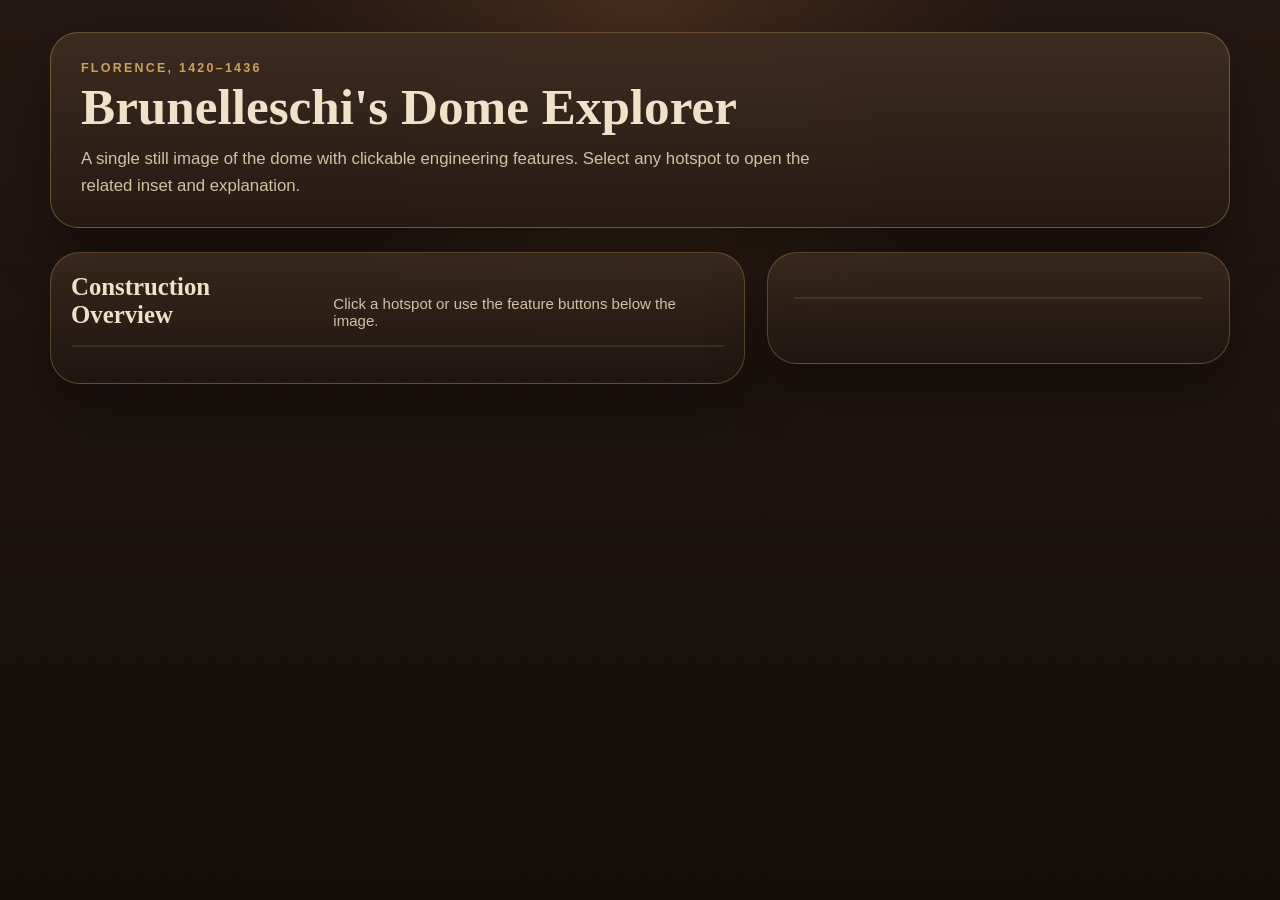
==== site/index.html @ 827e3eef "feat: replace dome gif with interactive explorer" ====
<!doctype html>
<html lang="en">
  <head>
    <meta charset="utf-8">
    <meta name="viewport" content="width=device-width, initial-scale=1">
    <title>Brunelleschi's Dome Explorer</title>
    <link rel="stylesheet" href="styles.css">
  </head>
  <body>
    <div class="page-shell">
      <header class="hero">
        <p class="eyebrow">Florence, 1420–1436</p>
        <h1>Brunelleschi's Dome Explorer</h1>
        <p class="deck">
          A single still image of the dome with clickable engineering features.
          Select any hotspot to open the related inset and explanation.
        </p>
      </header>

      <main class="layout">
        <section class="figure-card" aria-labelledby="figure-heading">
          <div class="figure-header">
            <h2 id="figure-heading">Construction Overview</h2>
            <p>Click a hotspot or use the feature buttons below the image.</p>
          </div>

          <div class="figure-stage">
            <img id="dome-figure" class="dome-figure" alt="">
            <div id="hotspots" class="hotspots"></div>
          </div>

          <div id="topic-list" class="topic-list" aria-label="Engineering features"></div>
        </section>

        <aside class="detail-card" aria-live="polite">
          <p id="detail-kicker" class="detail-kicker"></p>
          <h2 id="detail-title" class="detail-title"></h2>
          <p id="detail-summary" class="detail-summary"></p>

          <figure class="detail-figure">
            <img id="detail-image" class="detail-image" alt="">
            <figcaption id="detail-caption" class="detail-caption"></figcaption>
          </figure>

          <div id="detail-body" class="detail-body"></div>
          <div id="detail-facts" class="detail-facts"></div>
        </aside>
      </main>
    </div>

    <script src="data.js"></script>
    <script src="app.js"></script>
  </body>
</html>
---- site/styles.css ----
:root {
  --bg: #1d130f;
  --panel: rgba(54, 38, 27, 0.86);
  --panel-strong: rgba(39, 27, 20, 0.94);
  --panel-soft: rgba(88, 59, 37, 0.62);
  --gold: #c9a459;
  --gold-soft: rgba(201, 164, 89, 0.24);
  --text: #f0e1c8;
  --muted: #d4c0a3;
  --terracotta: #cf7242;
  --shadow: rgba(0, 0, 0, 0.35);
  --serif: "Iowan Old Style", "Palatino Linotype", "Book Antiqua", Georgia, serif;
  --sans: "Trebuchet MS", "Gill Sans", "Avenir Next", sans-serif;
}

* {
  box-sizing: border-box;
}

body {
  margin: 0;
  min-height: 100vh;
  font-family: var(--sans);
  color: var(--text);
  background:
    radial-gradient(circle at top, rgba(165, 97, 47, 0.26), transparent 34%),
    linear-gradient(180deg, #251813 0%, #1b120e 58%, #130d0a 100%);
}

body::before {
  content: "";
  position: fixed;
  inset: 0;
  pointer-events: none;
  opacity: 0.18;
  background-image:
    linear-gradient(rgba(255, 255, 255, 0.05) 1px, transparent 1px),
    linear-gradient(90deg, rgba(255, 255, 255, 0.03) 1px, transparent 1px);
  background-size: 100% 3px, 3px 100%;
  mix-blend-mode: soft-light;
}

.page-shell {
  width: min(1180px, calc(100% - 32px));
  margin: 0 auto;
  padding: 32px 0 48px;
}

.hero {
  margin-bottom: 24px;
  padding: 28px 30px;
  border: 1px solid rgba(201, 164, 89, 0.4);
  border-radius: 28px;
  background: linear-gradient(180deg, rgba(61, 43, 31, 0.95), rgba(39, 27, 20, 0.92));
  box-shadow: 0 24px 60px var(--shadow);
}

.eyebrow {
  margin: 0 0 8px;
  color: var(--gold);
  font-size: 0.78rem;
  font-weight: 700;
  letter-spacing: 0.18em;
  text-transform: uppercase;
}

.hero h1 {
  margin: 0;
  font-family: var(--serif);
  font-size: clamp(2.4rem, 4vw, 4rem);
  line-height: 0.95;
}

.deck {
  max-width: 46rem;
  margin: 14px 0 0;
  color: var(--muted);
  font-size: 1.05rem;
  line-height: 1.6;
}

.layout {
  display: grid;
  grid-template-columns: minmax(0, 1.35fr) minmax(320px, 0.9fr);
  gap: 22px;
  align-items: start;
}

.figure-card,
.detail-card {
  border: 1px solid rgba(201, 164, 89, 0.32);
  border-radius: 30px;
  background: linear-gradient(180deg, rgba(60, 42, 29, 0.86), rgba(31, 22, 17, 0.94));
  box-shadow: 0 22px 56px var(--shadow);
}

.figure-card {
  padding: 20px;
}

.figure-header {
  display: flex;
  justify-content: space-between;
  align-items: end;
  gap: 16px;
  margin-bottom: 16px;
}

.figure-header h2,
.detail-title {
  margin: 0;
  font-family: var(--serif);
}

.figure-header h2 {
  font-size: 1.55rem;
}

.figure-header p {
  margin: 0;
  color: var(--muted);
  font-size: 0.94rem;
}

.figure-stage {
  position: relative;
  overflow: hidden;
  border-radius: 24px;
  border: 1px solid rgba(201, 164, 89, 0.2);
  background: rgba(22, 15, 12, 0.74);
}

.dome-figure {
  display: block;
  width: 100%;
  height: auto;
}

.hotspots {
  position: absolute;
  inset: 0;
}

.hotspot {
  position: absolute;
  width: 28px;
  height: 28px;
  border: 0;
  border-radius: 999px;
  transform: translate(-50%, -50%);
  background: radial-gradient(circle at 35% 35%, #fff1c3 0%, #ffd77b 22%, #d17944 48%, #6c321d 100%);
  box-shadow: 0 0 0 4px rgba(201, 164, 89, 0.18), 0 12px 26px rgba(0, 0, 0, 0.36);
  cursor: pointer;
  transition: transform 180ms ease, box-shadow 180ms ease;
}

.hotspot::after {
  content: "";
  position: absolute;
  inset: -10px;
  border: 1px solid rgba(201, 164, 89, 0.45);
  border-radius: inherit;
  animation: pulse 2.4s infinite;
}

.hotspot:hover,
.hotspot:focus-visible,
.hotspot.is-active {
  transform: translate(-50%, -50%) scale(1.08);
  box-shadow: 0 0 0 6px rgba(201, 164, 89, 0.24), 0 16px 30px rgba(0, 0, 0, 0.48);
  outline: none;
}

.hotspot-label {
  position: absolute;
  top: calc(100% + 10px);
  left: 50%;
  transform: translateX(-50%);
  padding: 6px 10px;
  border: 1px solid rgba(201, 164, 89, 0.34);
  border-radius: 999px;
  background: rgba(31, 22, 17, 0.92);
  color: var(--text);
  font-size: 0.76rem;
  font-weight: 700;
  letter-spacing: 0.03em;
  white-space: nowrap;
  opacity: 0;
  pointer-events: none;
  transition: opacity 180ms ease;
}

.hotspot:hover .hotspot-label,
.hotspot:focus-visible .hotspot-label,
.hotspot.is-active .hotspot-label {
  opacity: 1;
}

.topic-list {
  display: flex;
  flex-wrap: wrap;
  gap: 10px;
  margin-top: 16px;
}

.topic-button {
  padding: 12px 14px;
  border: 1px solid rgba(201, 164, 89, 0.3);
  border-radius: 16px;
  background: rgba(46, 33, 24, 0.88);
  color: var(--muted);
  cursor: pointer;
  transition: border-color 160ms ease, transform 160ms ease, color 160ms ease, background 160ms ease;
}

.topic-button:hover,
.topic-button:focus-visible,
.topic-button.is-active {
  border-color: rgba(201, 164, 89, 0.72);
  background: rgba(87, 58, 36, 0.88);
  color: var(--text);
  transform: translateY(-1px);
  outline: none;
}

.topic-label {
  display: block;
  font-weight: 700;
}

.topic-copy {
  display: block;
  margin-top: 4px;
  font-size: 0.83rem;
  line-height: 1.4;
}

.detail-card {
  padding: 26px;
}

.detail-kicker {
  margin: 0 0 8px;
  color: var(--gold);
  font-size: 0.76rem;
  font-weight: 700;
  letter-spacing: 0.2em;
  text-transform: uppercase;
}

.detail-title {
  font-size: clamp(1.9rem, 2.4vw, 2.6rem);
  line-height: 1;
}

.detail-summary {
  margin: 14px 0 18px;
  color: var(--text);
  font-size: 1.02rem;
  line-height: 1.65;
}

.detail-figure {
  margin: 0;
}

.detail-image {
  width: 100%;
  display: block;
  border-radius: 20px;
  border: 1px solid rgba(201, 164, 89, 0.24);
  background: rgba(18, 12, 9, 0.72);
}

.detail-caption {
  margin-top: 10px;
  color: var(--muted);
  font-size: 0.88rem;
  line-height: 1.5;
}

.detail-body {
  display: grid;
  gap: 14px;
  margin-top: 18px;
  color: var(--muted);
  line-height: 1.7;
}

.detail-body p {
  margin: 0;
}

.detail-facts {
  display: flex;
  flex-wrap: wrap;
  gap: 10px;
  margin-top: 20px;
}

.fact-pill {
  padding: 10px 12px;
  border: 1px solid rgba(201, 164, 89, 0.26);
  border-radius: 999px;
  background: rgba(81, 54, 34, 0.54);
  color: var(--text);
  font-size: 0.84rem;
  line-height: 1.45;
}

@keyframes pulse {
  0%,
  100% {
    transform: scale(0.82);
    opacity: 0.45;
  }
  50% {
    transform: scale(1.08);
    opacity: 0;
  }
}

@media (max-width: 920px) {
  .layout {
    grid-template-columns: 1fr;
  }

  .detail-card {
    order: -1;
  }
}

@media (max-width: 640px) {
  .page-shell {
    width: min(100% - 20px, 1180px);
    padding-top: 20px;
  }

  .hero,
  .figure-card,
  .detail-card {
    border-radius: 24px;
  }

  .hero {
    padding: 22px 20px;
  }

  .figure-card,
  .detail-card {
    padding: 16px;
  }

  .figure-header {
    display: block;
  }

  .figure-header p {
    margin-top: 8px;
  }

  .hotspot {
    width: 24px;
    height: 24px;
  }

  .hotspot-label {
    display: none;
  }
}
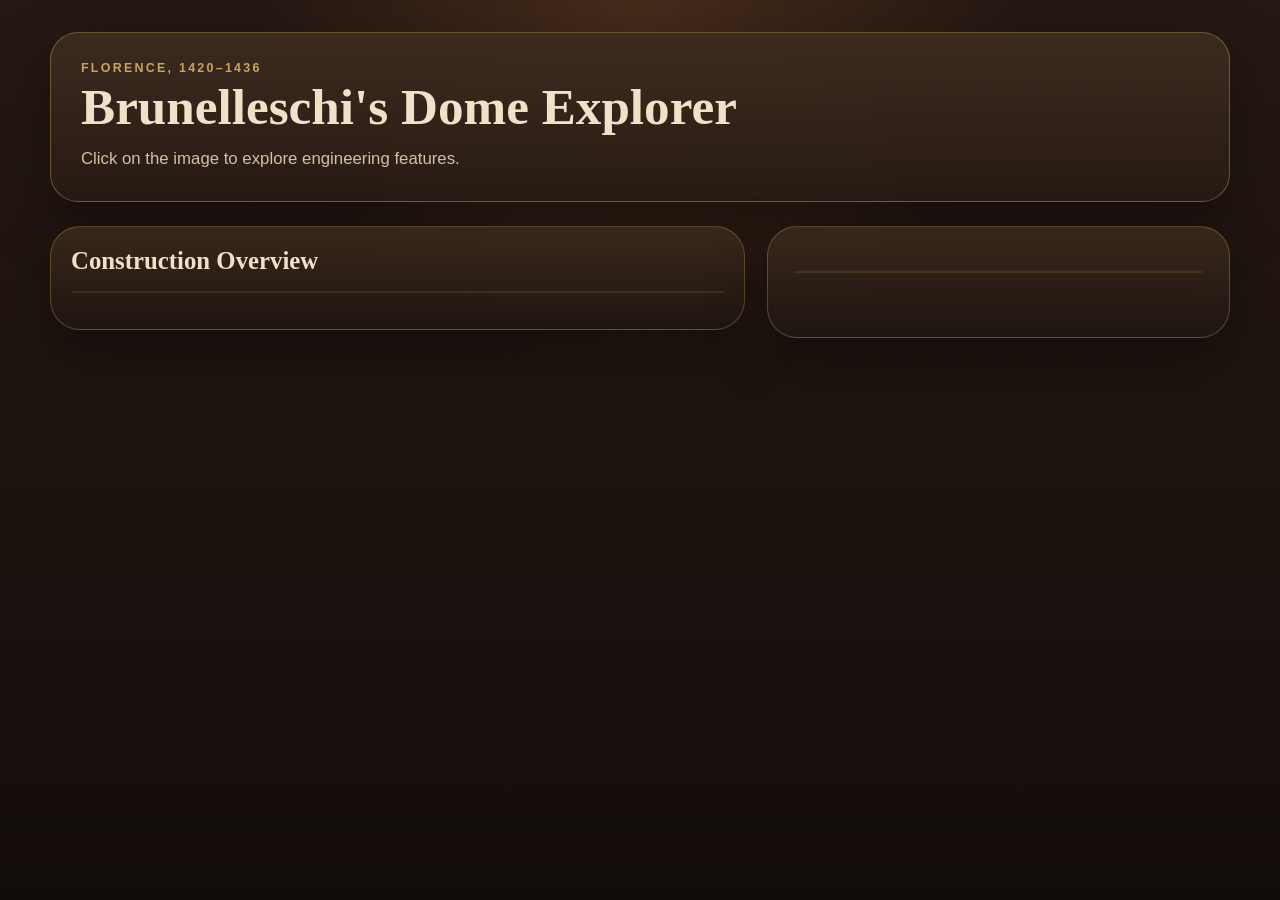
==== commit 9d14accb: "Tighten explorer header copy" ====
--- a/site/index.html
+++ b/site/index.html
@@ -12,8 +12,7 @@
         <p class="eyebrow">Florence, 1420–1436</p>
         <h1>Brunelleschi's Dome Explorer</h1>
         <p class="deck">
-          A single still image of the dome with clickable engineering features.
-          Select any hotspot to open the related inset and explanation.
+          Click on the image to explore engineering features.
         </p>
       </header>
 
@@ -21,11 +20,11 @@
         <section class="figure-card" aria-labelledby="figure-heading">
           <div class="figure-header">
             <h2 id="figure-heading">Construction Overview</h2>
-            <p>Click a hotspot or use the feature buttons below the image.</p>
           </div>
 
           <div class="figure-stage">
             <img id="dome-figure" class="dome-figure" alt="">
+            <svg id="highlight-layer" class="highlight-layer" aria-hidden="true"></svg>
             <div id="hotspots" class="hotspots"></div>
           </div>
 
--- a/site/styles.css
+++ b/site/styles.css
@@ -114,6 +114,7 @@
 
 .figure-header h2 {
   font-size: 1.55rem;
+  white-space: nowrap;
 }
 
 .figure-header p {
@@ -136,6 +137,24 @@
   height: auto;
 }
 
+.highlight-layer {
+  position: absolute;
+  inset: 0;
+  width: 100%;
+  height: 100%;
+  pointer-events: none;
+}
+
+.highlight-group {
+  opacity: 0;
+  transition: opacity 180ms ease;
+  filter: drop-shadow(0 0 10px rgba(255, 208, 116, 0.35)) drop-shadow(0 0 26px rgba(255, 164, 83, 0.22));
+}
+
+.highlight-group.is-visible {
+  opacity: 1;
+}
+
 .hotspots {
   position: absolute;
   inset: 0;
@@ -143,37 +162,22 @@
 
 .hotspot {
   position: absolute;
-  width: 28px;
-  height: 28px;
   border: 0;
-  border-radius: 999px;
-  transform: translate(-50%, -50%);
-  background: radial-gradient(circle at 35% 35%, #fff1c3 0%, #ffd77b 22%, #d17944 48%, #6c321d 100%);
-  box-shadow: 0 0 0 4px rgba(201, 164, 89, 0.18), 0 12px 26px rgba(0, 0, 0, 0.36);
+  padding: 0;
+  background: transparent;
   cursor: pointer;
-  transition: transform 180ms ease, box-shadow 180ms ease;
-}
-
-.hotspot::after {
-  content: "";
-  position: absolute;
-  inset: -10px;
-  border: 1px solid rgba(201, 164, 89, 0.45);
-  border-radius: inherit;
-  animation: pulse 2.4s infinite;
+  transition: box-shadow 180ms ease;
 }
 
 .hotspot:hover,
-.hotspot:focus-visible,
-.hotspot.is-active {
-  transform: translate(-50%, -50%) scale(1.08);
-  box-shadow: 0 0 0 6px rgba(201, 164, 89, 0.24), 0 16px 30px rgba(0, 0, 0, 0.48);
+.hotspot:focus-visible {
+  box-shadow: inset 0 0 0 1px rgba(201, 164, 89, 0.25);
   outline: none;
 }
 
 .hotspot-label {
   position: absolute;
-  top: calc(100% + 10px);
+  top: 12px;
   left: 50%;
   transform: translateX(-50%);
   padding: 6px 10px;
@@ -192,7 +196,7 @@
 
 .hotspot:hover .hotspot-label,
 .hotspot:focus-visible .hotspot-label,
-.hotspot.is-active .hotspot-label {
+.hotspot.is-preview .hotspot-label {
   opacity: 1;
 }
 
@@ -215,6 +219,7 @@
 
 .topic-button:hover,
 .topic-button:focus-visible,
+.topic-button.is-preview,
 .topic-button.is-active {
   border-color: rgba(201, 164, 89, 0.72);
   background: rgba(87, 58, 36, 0.88);
@@ -308,18 +313,6 @@
   line-height: 1.45;
 }
 
-@keyframes pulse {
-  0%,
-  100% {
-    transform: scale(0.82);
-    opacity: 0.45;
-  }
-  50% {
-    transform: scale(1.08);
-    opacity: 0;
-  }
-}
-
 @media (max-width: 920px) {
   .layout {
     grid-template-columns: 1fr;
@@ -359,11 +352,6 @@
     margin-top: 8px;
   }
 
-  .hotspot {
-    width: 24px;
-    height: 24px;
-  }
-
   .hotspot-label {
     display: none;
   }
